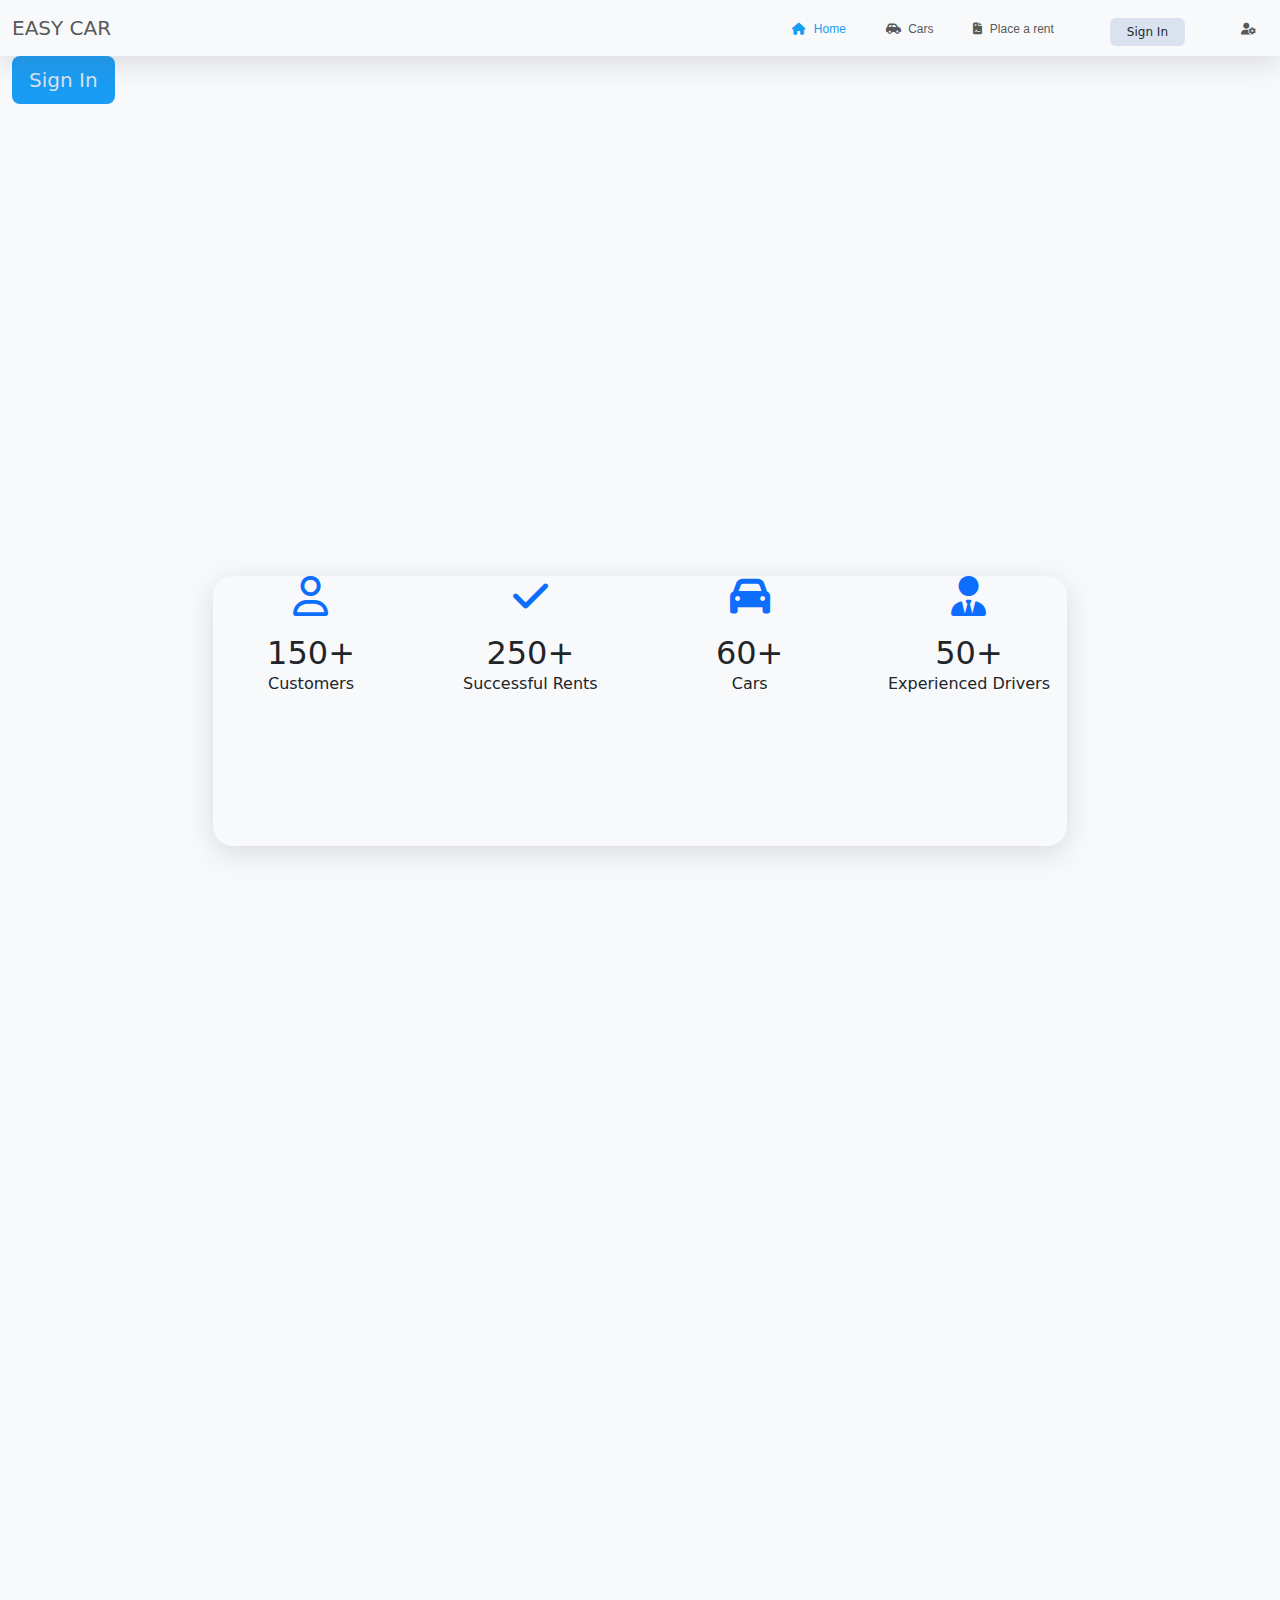
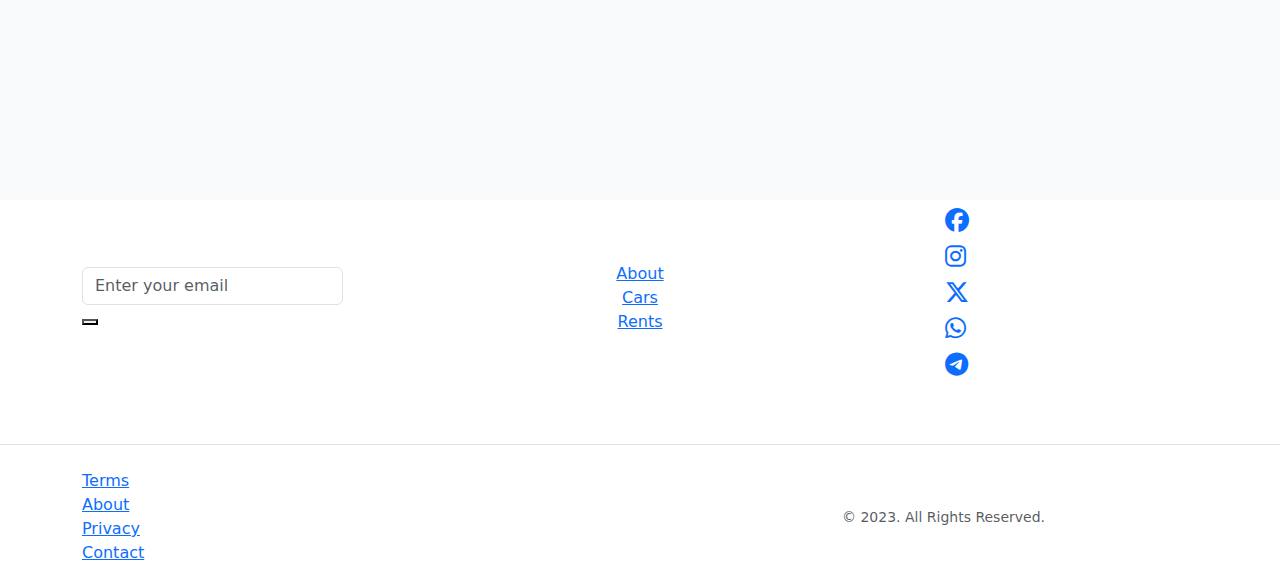
==== FrontEnd/index.html @ 77113b0d "Update index.html" ====
<!DOCTYPE html>
<html lang="en">
<head>
    <meta charset="UTF-8">
    <title>Easy Car Rentals</title>
    <meta name="viewport" content="width=device-width, initial-scale=1">
    <link rel="stylesheet" href="assets/css/normalize.css">
    <link rel="stylesheet" href="https://cdnjs.cloudflare.com/ajax/libs/font-awesome/6.4.2/css/all.min.css">
    <link rel="stylesheet" href="assets/bootstrap/css/bootstrap.min.css">
    <script src="assets/bootstrap/js/bootstrap.bundle.min.js"></script>
    <script src="assets/js/jquery-3.7.1.min.js"></script>
    <link rel="stylesheet" href="assets/css/style.css">
    <link rel="stylesheet" href="assets/css/car.css">
    <script src="https://code.jquery.com/ui/1.12.1/jquery-ui.js"></script>
</head>
<body>
<!--navigation-->
<nav class="navbar navbar-expand-lg box-shadow fixed-top" id="nav">
    <div id="navBar" class="container-fluid">
        <a class="navbar-brand" href="#">EASY CAR</a>
        <button id="toggler" class="navbar-toggler" type="button" data-bs-toggle="collapse"
                data-bs-target="#navbarSupportedContent" aria-controls="navbarSupportedContent" aria-expanded="false"
                aria-label="Toggle navigation">
            <span class="navbar-toggler-icon"></span>
        </button>

        <div class=" collapse navbar-collapse" id="navbarSupportedContent">
            <ul class="navbar-nav">
                <li id="homeIt" class="me-4 nav-item">
                    <a id="navItem" class="nav-link" aria-current="page" href="#home">
                        <i class="me-1 fa-solid fa-house"></i> Home</a>
                </li>
                <!--<li id="summeryIt" class="me-3 nav-item">
                    <a class="nav-link" href="#"><i class="me-1 fa-solid fa-chart-line"></i> Summery</a>
                </li>-->
                <li id="carsIt" class="me-4 nav-item">
                    <a class="nav-link" href="#"><i class="me-1 fa-solid fa-car-side"></i> Cars</a>
                </li>
                <!--<li id="reqIt" class="me-3 nav-item">
                    <a class="nav-link" href="#"><i class="fa-solid fa-list-check me-1"></i> Requests</a>
                </li>-->
                <!--<li id="accIt" class="me-3 nav-item">
                    <a class="nav-link" href="#"><i class="me-1 fa-solid fa-user-group"></i> Account-HUB</a>
                </li>-->
                <li id="rentIt" class="me-5 nav-item">
                    <a class="nav-link" href="#rentACarFrame"><i class="fa-solid fa-file-contract me-1"></i> Place a rent</a>
                </li>
                <li id="loginIt" class="me-5 nav-item">
                    <!--                    <button id="btnLogin" type="button" class="mt-2 btn btn-sm">Small button</button>-->
                    <button id="btnLogin" type="button" class="mt-2 btn"
                            style="--bs-btn-padding-y: .25rem; --bs-btn-padding-x: 1rem; --bs-btn-font-size: .75rem;">
                        Sign In
                    </button>
                </li>
                <li id="profileIt" class="me-1 nav-item">
                    <a class="nav-link" href="#">
                        <i class="fa-solid fa-user-gear"></i>
                    </a>
                </li>
            </ul>
        </div>

    </div>
</nav>

<div class="sticky-top toast-container position-fixed top-0 end-0 p-3">
    <div id="toastBLueFrame" class="toast" role="alert" aria-live="assertive" aria-atomic="true">
        <div class="d-flex">
            <div class="toast-body" id="toastBlueText">

            </div>
            <button type="button" class="btn-close me-2 m-auto" data-bs-dismiss="toast" aria-label="Close"></button>
        </div>
    </div>
</div>

<div class="sticky-top toast-container position-fixed top-0 end-0 p-3">
    <div id="toastYellowFrame" class="toast" role="alert" aria-live="assertive" aria-atomic="true">
        <div class="d-flex">
            <div class="toast-body" id="toastYellowText">

            </div>
            <button type="button" class="btn-close me-2 m-auto" data-bs-dismiss="toast" aria-label="Close"></button>
        </div>
    </div>
</div>

<div class="sticky-top toast-container position-fixed top-0 end-0 p-3">
    <div id="toastGreenFrame" class="toast" role="alert" aria-live="assertive" aria-atomic="true">
        <div class="d-flex">
            <div class="toast-body" id="toastGreenText">

            </div>
            <button type="button" class="btn-close me-2 m-auto" data-bs-dismiss="toast" aria-label="Close"></button>
        </div>
    </div>
</div>

<main class="position-relative container-fluid" id="home">

    <img class="rounded-4" id="bgImg" src="assets/images/carForest.jpg" alt="gt.png">
    <h1 class="mainText">Rent a Car, Make Memories</h1>
    <h1 class="subText">Explore Our Diverse Fleet for Every Occasion</h1>
    <button type="button" id="signIn" class="buttons btn btn-lg">Sign In</button>
    <div id="cardBox" class="box-shadow col-8">
        <div class="row">
            <div class="col-md-6 col-lg-3">
                <!-- icon -->
                <div class="py-7 text-center">
                    <div class="mb-3">
                        <i class="fa-regular fa-user text-primary fs-1"></i>
                    </div>
                    <!-- text -->
                    <div class="lh-1">
                        <h2 class="mb-1">150+</h2>
                        <span>Customers</span>
                    </div>
                </div>
            </div>
            <div class="col-md-6 col-lg-3">
                <!-- text -->
                <div class="py-7 text-center">
                    <div class="mb-3">
                        <i class="fa-solid fa-check text-primary fs-1"></i>
                    </div>
                    <div class="lh-1">
                        <h2 class="mb-1">250+</h2>
                        <span>Successful Rents</span>
                    </div>
                </div>
            </div>
            <div class="col-md-6 col-lg-3">
                <!-- icon -->
                <div class="py-7 text-center">
                    <div class="mb-3">
                        <i class="fa-solid fa-car text-primary fs-1"></i>
                    </div>
                    <!-- text -->
                    <div class="lh-1">
                        <h2 class="mb-1">60+</h2>
                        <span>Cars</span>
                    </div>
                </div>
            </div>
            <div class="col-md-6 col-lg-3">
                <!-- icon -->
                <div class="py-7 text-center">
                    <div class="mb-3">
                        <i class="fa-solid fa-user-tie text-primary fs-1"></i>
                    </div>
                    <!-- text -->
                    <div class="lh-1">
                        <h2 class="mb-1">50+</h2>
                        <span>Experienced Drivers</span>
                    </div>
                </div>
            </div>
        </div>
    </div>

    <!--<section id="homeDt" class="ms-4">
        <h1 id="mainTitle">EASY CAR RENTALS</h1>
        <h1 id="mainText" class="ms-2">From Point A to Anywhere, We've Got You Covered!</h1>
        <button type="button" id="signIn" class="btn btn-lg mt-4 me-4">Sign In</button>
        <button type="button" class="btn buttons btn-lg mt-4">Contact US</button>
    </section>-->
</main>
<main class="position-relative container-fluid vh-100"  style="background-color: #f8f9fa;"></main>

<main id="logInFrame" class="position-fixed p-0 container-fluid vh-100 top-0" style="z-index: 100;display: none">
    <div class="vh-100 vw-100 position-absolute p-0 m-0 bg-blur-8"></div>
    <div class="container py-5 h-100">
        <div class="row d-flex justify-content-center align-items-center h-100">
            <div id="loginForm" class="col col-xl-10" style="z-index: 101;">
                <div class=" card" style="border-radius: 1rem;">
                    <div class="row g-0">
                        <div class="col-md-6 col-lg-5 d-none d-md-block">
                            <img src="assets/images/gw.jpg" alt="login form" class="img-fluid"
                                 style="border-radius: 1rem 0 0 1rem;"/>
                        </div>
                        <div class="col-md-6 col-lg-7 d-flex align-items-center">
                            <div class="card-body p-4 p-lg-5 text-black">

                                <form>

                                    <div class="d-flex align-items-center mb-3 pb-1">
                                        <h2>EASY CAR</h2>
                                    </div>

                                    <h5 class="fw-normal mb-3 pb-3" style="letter-spacing: 1px;">Sign into your account</h5>

                                    <div class="form-outline mb-4">
                                        <input type="email" id="txtLogUserName" class="form-control form-control-lg"/>
                                        <label class="form-label" for="txtLogUserName">Username</label>
                                    </div>

                                    <div class="form-outline mb-4">
                                        <input type="password" id="txtLogUserPass" class="form-control form-control-lg"/>
                                        <label class="form-label" for="txtLogUserPass">Password</label>
                                    </div>

                                    <div class="pt-1 mb-4">
                                        <button id="btnLogInM" class="btn btn-lg btn-block" type="button"  style="background-color: #189cf4;">
                                            Login
                                        </button>
                                    </div>

                                    <a class="small text-muted" href="#">Forgot password?</a>
                                    <p class="mb-5 pb-lg-2" style="color: #393f81;">Don't have an account?
                                        <a id="btnRegister" href="#" style="color: #393f81;">Register here</a></p>
                                </form>

                            </div>
                        </div>
                    </div>
                </div>
            </div>
        </div>
    </div>
</main>

<main id="registerFrame" class="p-0 container-fluid vh-100 position-fixed top-0" style="z-index: 100;display: none">
    <div class="vh-100 vw-100 position-absolute p-0 m-0 bg-blur-8"></div>
    <section class="container py-5 h-100">
        <div class="row d-flex justify-content-center align-items-center h-100">
            <div class="col-12">
                <div class="card" style="border-radius: 15px; overflow: hidden">
                    <div class="card-body p-0">
                        <form id="registerFormData" class="row g-0">
                            <div class="col-lg-6">
                                <div class="p-5">
                                    <h3 class="fw-normal mb-5" style="color: #222831;">General Information</h3>
                                    <div class="mb-4 pb-2">
                                        <div class="form-outline">
                                            <input name="name" type="text" id="txtName"
                                                   class="form-control form-control-lg"/>
                                            <label class="form-label" for="txtName">Name</label>
                                            <span id="txtNameAlert" class="position-absolute end-0 text-danger">this is a massage</span>
                                        </div>
                                    </div>

                                    <div class="mb-4 pb-2">
                                        <div class="form-outline">
                                            <input name="address" type="text" id="txtAddress" class="form-control form-control-lg"/>
                                            <label class="form-label" for="txtAddress">Address</label>
                                            <span id="txtAddressAlert" class="position-absolute end-0 text-danger">this is a massage</span>
                                        </div>
                                    </div>

                                    <div class="form-outline">
                                        <input name="contact" type="text" id="txtTp" class="form-control form-control-lg"/>
                                        <label class="form-label" for="txtTp">Contact</label>
                                        <span id="txtTpAlert" class="position-absolute end-0 text-danger">this is a massage</span>
                                    </div>
                                    <div class="row position-relative">
                                        <div class="mt-3 col-4">
                                            <label class="form-label position-absolute bottom-0"
                                                   for="btnIDFront">NIC</label>
                                        </div>
                                        <div class="mt-3 col-4">
                                            <div class="mb-4 d-flex justify-content-center">
                                                <img src="https://mdbootstrap.com/img/Photos/Others/placeholder.jpg"
                                                     alt="example placeholder" style="width: 150px;" id="regIDFrontLoader"/>
                                            </div>
                                            <div class="d-flex justify-content-center">
                                                <div id="idFront" class="btn btn-rounded" style="background-color: #189cf4;">
                                                    <label class="form-label text-white m-1" for="btnIDFront">Choose
                                                        file</label>
                                                    <input name="imageFront" type="file" class="form-control d-none" id="btnIDFront"/>
                                                </div>
                                            </div>
                                        </div>
                                        <div class="mt-3 col-4">
                                            <div class="mb-4 d-flex justify-content-center">
                                                <img src="https://mdbootstrap.com/img/Photos/Others/placeholder.jpg"
                                                     alt="example placeholder" style="width: 150px;" id="regIDBackLoader" />
                                            </div>
                                            <div class="d-flex justify-content-center">
                                                <div id="idBack" class="btn btn-rounded" style="background-color: #189cf4;">
                                                    <label class="form-label text-white m-1" for="btnIDBack">Choose
                                                        file</label>
                                                    <input name="imageBack" type="file" class=" form-control d-none" id="btnIDBack"/>
                                                </div>
                                            </div>
                                        </div>
                                    </div>

                                </div>
                            </div>
                            <div class="col-lg-6 bg-darkBlue text-white">

                                <div class="p-5">
                                    <h3 class="fw-normal mb-5">Account Information</h3>

                                    <div class="mb-4 pb-2">
                                        <div class="form-outline form-white">
                                            <input name="userName" type="text" id="txtUN"
                                                   class="form-control form-control-lg"/>
                                            <label class="form-label" for="txtUN">UserName</label>
                                        </div>
                                    </div>

                                    <div class="mb-4 pb-2">
                                        <div class="form-outline form-white">
                                            <input name="email" type="text" id="txtEmail"
                                                   class="form-control form-control-lg"/>
                                            <label class="form-label" for="txtEmail">Email</label>
                                        </div>
                                    </div>

                                    <div class="mb-4 pb-2">
                                        <div class="form-outline form-white">
                                            <input type="text" id="txtCode"
                                                   class="form-control form-control-lg"/>
                                            <label class="form-label" for="txtCode">Validation Code</label>
                                        </div>
                                    </div>

                                    <div class="row">
                                        <div class="col-md-6 mb-4 pb-2">

                                            <div class="form-outline form-white">
                                                <input type="password" id="txtPass"
                                                       class="form-control form-control-lg"/>
                                                <label class="form-label" for="txtPass">Password</label>
                                            </div>

                                        </div>
                                        <div class="col-md-6 mb-4 pb-2">

                                            <div class="form-outline form-white">
                                                <input type="password" id="txtConfirmPass"
                                                       class="form-control form-control-lg"/>
                                                <label class="form-label" for="txtConfirmPass">Confirm Password</label>
                                            </div>

                                        </div>
                                    </div>

                                    <button id="btnCustomerReg" type="button" class="btn btn-light btn-lg"
                                            data-mdb-ripple-color="dark">Register
                                    </button>

                                    <p class="mb-3 mt-5 pb-lg-2" style="color: #DBE2EF;">Already have an account?
                                        <a id="btnLoginFR" href="#" style="color: #DBE2EF;">Sign in from here</a></p>

                                </div>
                            </div>
                        </form>
                    </div>
                </div>
            </div>
        </div>
    </section>
</main>

<main class="main mt-5 position-relative vh-100 bg-light" id="manageCarsFrame">
    <section class="col h-100 position-relative  mb-4">

        <div class=" row ms-5" id="displayCarForm">

            <div class="col-6 mt-5" >
                <div class="row rounded-4 p-3 " style="background-color: #9eeaf9">
                    <div class="col-6">
                        <div class="input-group">
                            <input type="text" class="form-control text-primary" aria-label="Username">
                            <button class="btn bg-info"><i class="text-light fa-solid fa-magnifying-glass"></i></button>
                        </div>
                    </div>
                </div>
            </div>

        </div>

        <div class="row mt-3" id="viewCarFrame">

            <div class="col-10 col-md-6 col-xl-3 m-5 mt-0 position-relative">
                <div class="car">
                    <div class="ribbon ribbon-top-left"><span class="ribbon-normal">Normal</span></div>
                    <img src="assets/images/gt3.jpg" class="d-block w-100 rounded-4" alt="...">

                    <div class="car__title">
                        <h3 class="car__name carNameAnchor"> Mercedes GT3 </h3>
                    </div>
                    <ul class="car__list">
                        <li>
                            <i class="fa-solid fa-user-group text-primary me-2 ms-1"></i>
                            <span>4 People</span>
                        </li>
                        <li>
                            <i class="fa-solid fa-charging-station text-primary me-2 ms-1"></i>
                            <span>Hybrid</span>
                        </li>
                        <li>
                            <i class="fa-solid fa-gauge-high text-primary me-2 pe-1 ms-1"></i>
                            <span>6.1km</span>
                        </li>
                        <li>
                            <i class="fa-solid fa-car-battery text-primary me-2 pe-1 ms-1"></i>
                            <span>Automatic</span>
                        </li>
                    </ul>
                    <div class="car__footer">
                        <span class="car__price">RS 1000 <sub>/ day</sub></span>

                        <a href="#!" class="car__more"><span>Rent now</span></a>
                    </div>
                </div>
            </div>
            <div id="carLoaderScreen" class="h-75 w-100 position-absolute d-flex justify-content-center align-items-center bg-light">
                <div class="lds-ring"><div></div><div></div><div></div><div></div></div>
            </div>

        </div>

    </section>
</main>

<main id="carViewFrame" class="vh-100 position-fixed p-0 container-fluid top-0 z-index: 100" style="z-index: 100;display: none">

    <div class="vw-100 vh-100 d-flex position-absolute top-0 bg-blur-8" style="z-index: 100;" >
    </div>
    <div class="vw-100 vh-100 d-flex justify-content-center align-items-center" style="z-index: 101;">

        <div class="container ">
            <section class="position-relative bg-light ps-3 pb-3 pe-3 row overflow-hidden rounded-5" style="z-index: 102;">


                <div class="row">

                    <div class="col-4 ps-4 rounded-4 pe-4 ms-2 mt-4"  style="background-color: #f1f6fd">

                        <div class="row d-flex align-items-center">

                            <div class="col-9">
                                <h1 id="lblCarName" class="h1">Mercedes GT3</h1>
                            </div>

                        </div>

                    </div>

                </div>

                <hr class="mt-3 mb-3">

                <div class="col-12 col-lg-7 mt-2 mb-3  pt-2">
                    <div id="carouselExampleAutoplaying" class="carousel slide rounded-4 overflow-hidden" data-bs-ride="carousel">
                        <div class="carousel-inner">

                            <div class="carousel-item active">
                                <img id="lblCarFrontPic" src="../assets/images/gt3.jpg" class="d-block w-100" alt="..." style="max-height: 720px">
                            </div>
                            <div class="carousel-item">
                                <img id="lblCarBackPic" src="../assets/images/gt3.jpg" class="d-block w-100" alt="..." style="max-height: 720px">
                            </div>
                            <div class="carousel-item">
                                <img id="lblCarSidePic" src="../assets/images/gt3.jpg" class="d-block w-100" alt="..." style="max-height: 720px">
                            </div>
                            <div class="carousel-item">
                                <img id="lblCarInsidePic" src="../assets/images/gt3.jpg" class="d-block w-100" alt="..." style="max-height: 720px">
                            </div>

                        </div>
                        <button class="carousel-control-prev" type="button" data-bs-target="#carouselExampleAutoplaying" data-bs-slide="prev">
                            <span class="carousel-control-prev-icon" aria-hidden="true"></span>
                            <span class="visually-hidden">Previous</span>
                        </button>
                        <button class="carousel-control-next" type="button" data-bs-target="#carouselExampleAutoplaying" data-bs-slide="next">
                            <span class="carousel-control-next-icon" aria-hidden="true"></span>
                            <span class="visually-hidden">Next</span>
                        </button>
                    </div>
                </div>

                <div class="col-12 col-lg-5 mb-3">
                    <div class="offer">
                        <h4 class="h4 mt-2">Details</h4>
                        <hr class="my-3">

                        <div class="offer__wrap">
                            <span id="lblDayPay" class="offer__price">RS 44000 <sub>/ day</sub></span>
                            <button type="button" class="offer__rent" id="btnRentNow" carid="">
                                <span>Add to cart <i class="ms-2 fa-solid fa-cart-plus"></i></span></button>
                        </div>

                        <span class="offer__title mt-2">Pricing</span>
                        <ul class="offer__list">
                            <li class="mt-2">
                                <span class="offer__list-name">Waiver payment</span>
                                <span id="lblWaiverPay" class="offer__list-value offer__list-value--dark">$440</span>
                            </li>
                            <li class="mt-2">
                                <span class="offer__list-name">Monthly payment</span>
                                <span id="lblMonthPay" class="offer__list-value offer__list-value--dark">$440</span>
                            </li>
                            <li class="mt-2">
                                <span class="offer__list-name">Extra Km payment</span>
                                <span id="lblPPerKm" class="offer__list-value offer__list-value--dark">$440</span>
                            </li>
                        </ul>

                        <span class="offer__title">Car details</span>
                        <ul class="offer__details mb-2">
                            <li class="mt-2">
                                <i class="fa-solid fa-user-group text-primary me-2 ms-1"></i>
                                <span id="lblPassenger">4 People</span>
                            </li>
                            <li class="mt-2">
                                <i class="fa-solid fa-charging-station text-primary me-2 ms-1"></i>
                                <span id="lblFuelType">Hybrid</span>
                            </li>
                            <li class="mt-1">
                                <i class="fa-solid fa-gauge-high text-primary me-2 pe-1 ms-1"></i>
                                <span  id="lblWholeKm">6.1km</span>
                            </li>
                            <li class="mt-1">
                                <i class="fa-solid fa-car-battery text-primary me-2 pe-1 ms-1"></i>
                                <span  id="lblTransmission">Automatic</span>
                            </li>
                        </ul>


                    </div>
                </div>

            </section>
        </div>

    </div>

</main>

<main class="container-fluid vh-100 p-0 position-relative" id="rentACarFrame">

    <section class="h-auto h-custom" style="background-color: #b1edf8;">
        <div class=" container py-3 h-100">
            <div class="mt-3 row d-flex justify-content-center align-items-center h-100">
                <div class="card w-100" style="border-radius: 15px;">

                    <div class="col d-flex justify-content-between align-items-center">
                        <h4 class="mt-2 ms-2 fw-light mb-0 text-black">Place a Rent</h4>
                    </div>
                    <hr class="my-3">

                    <div class="card-body p-0">
                        <div class="row g-0">
                            <div class="p-5"><!--style="min-height: 80vh"-->
                                <div class="col h-100">
                                    <div class="row h-100">
                                        <section class="col-lg-8 h-100 col-6">

                                            <section class="col" id="cartList">
                                                <div class="d-flex justify-content-between align-items-center mb-1">
                                                    <h4 class="fw-light mb-0 text-black">Shopping Cart</h4>
                                                </div>
                                                <hr class="my-4">


                                            </section>

                                        </section>

                                        <section style="background-color: #cbd7d7" class="rounded-4 col-lg-4 col-6 h-100 box-shadow">
                                            <div class="d-flex justify-content-between align-items-center">
                                                <h4 class="fw-light mt-2 mb-0 text-black">Summery</h4>
                                            </div>
                                            <hr class="my-3">

                                            <div class="col-12 mt-1 ms-2 mb-2 pb-2">
                                                <div class="row">

                                                    <div class="col-6 mt-3 mb-2 pb-2">
                                                        <div class="form-outline form-white">
                                                            <input type="text" id="txtReturnVenue"
                                                                   class="form-control form-control"
                                                                   value="Easy Car Rental Premises">
                                                            <label class="form-label" for="txtReturnVenue">Return
                                                                Venue</label>
                                                        </div>
                                                    </div>

                                                    <div class="col-6 mt-3 mb-2 pb-2">
                                                        <div class="form-outline form-white">
                                                            <input type="text" id="txtPickVenue"
                                                                   class="form-control form-control"
                                                                   value="Easy Car Rental Premises">
                                                            <label class="form-label" for="txtPickVenue">Pick up Venue</label>
                                                        </div>
                                                    </div>

                                                </div>
                                            </div>

                                            <div class="col-12 mt-1 ms-2 mb-2 pb-2">
                                                <div class="row">
                                                    <div class="col-6 form-outline form-white">
                                                        <input type="datetime-local" id="txtRentPickupDate"
                                                               class="form-control-sm form-control"/>
                                                        <label class="form-label" for="txtRentPickupDate">Pickup date and Time</label>
                                                    </div>
                                                    <div class="col-6 form-outline form-white">
                                                        <input type="datetime-local" id="txtRentEstRDate"
                                                               class="form-control-sm form-control"/>
                                                        <label class="form-label" for="txtRentEstRDate">Return date and Time</label>
                                                    </div>
                                                </div>
                                            </div>

                                            <div class="ms-2">
                                                <div class="btn btn-sm btn-dark btn-rounded">
                                                    <label class="form-label text-white m-1"
                                                           for="slipFile">Insert Slip file</label>
                                                    <input type="file" class="form-control d-none" id="slipFile"/>
                                                </div>
                                            </div>

                                            <hr class="my-5">

                                            <div class="d-flex justify-content-center align-items-center mb-5">
                                                <button id="btnPlaceRequest" type="button" class="btn btn-dark btn-block btn-lg"
                                                        data-mdb-ripple-color="dark">Request
                                                </button>
                                            </div>

                                        </section>
                                    </div>
                                </div>
                            </div>
                        </div>
                    </div>
                </div>
            </div>
        </div>
    </section>

</main>


<footer class="footer">
    <div class="border-bottom pb-5 mb-4">
        <div class="container">
            <div class="row align-items-center">
                <div class="col-lg-3">
                    <form action="#" class="subscribe mb-4 mb-lg-0">
                        <div class="form-group">
                            <input type="email" class="form-control" placeholder="Enter your email">
                            <button><span class="icon-keyboard_backspace"></span></button>
                        </div>
                    </form>
                </div>
                <div class="col-lg-6 text-lg-center">
                    <ul class="list-unstyled nav-links nav-left mb-4 mb-lg-0">
                        <li><a href="#">About</a></li>
                        <li><a href="#">Cars</a></li>
                        <li><a href="#">Rents</a></li>
                    </ul>
                </div>
                <div class="col-lg-3">
                    <ul class="list-unstyled nav-links social nav-right text-lg-right">
                        <li><a href="#"><i class="fa-brands fa-facebook pt-2 ps-2 fs-4"></i></a></li>
                        <li><a href="#"><i class="fa-brands fa-instagram pt-2 ps-2 fs-4"></i></a></li>
                        <li><a href="#"><i class="fa-brands fa-x-twitter pt-2 ps-2 fs-4"></i></a></li>
                        <li><a href="#"><i class="fa-brands fa-whatsapp pt-2 ps-2 fs-4"></i></a></li>
                        <li><a href="#"><i class="fa-brands fa-telegram pt-2 ps-2 fs-4"></i></a></li>
                    </ul>
                </div>
            </div>
        </div>
    </div>
    <div class="container">
        <div class="row align-items-center">
            <div class="col-lg-4 order-1 order-lg-2 mb-3 mb-lg-0">

            </div>
            <div class="col-lg-4 order-2 order-lg-1 mb-3 mb-lg-0">
                <ul class="list-unstyled nav-links m-0 nav-left">
                    <li><a href="#">Terms</a></li>
                    <li><a href="#">About</a></li>
                    <li><a href="#">Privacy</a></li>
                    <li><a href="#">Contact</a></li>
                </ul>
            </div>
            <div class="col-lg-4 text-lg-right order-3 order-lg-3">
                <p class="m-0 text-muted"><small>© 2023. All Rights Reserved.</small></p>
            </div>
        </div>
    </div>
</footer>


<script src="assets/js/script.js"></script>
<script src="util/frontendUtils.js"></script>
<script src="controllers/CustomerControllers/customerCarController.js"></script>
<script src="controllers/CustomerControllers/customerPlaceRentController.js"></script>
<script src="controllers/FormControllers/customerData.js"></script>
<script src="controllers/navigationController.js"></script>
</body>
</html>
---- FrontEnd/assets/css/style.css ----
@import url('https://fonts.googleapis.com/css2?family=Roboto:wght@500&display=swap');

root{
    --primary-color: #f8f9fa;
    --secondary-color: #189cf4;
    --secondary-color-1: #DBE2EF;



    --premium-shade: rgba(201, 126, 245, 0.32);
    --Luxury-shade:rgba(253, 209, 103, 0.24);
    --Normal-shade: rgba(176, 238, 223, 0.24);
}

body{
    overflow-y: scroll;
}

body::-webkit-scrollbar{
    display: none;
}

#nav{
    z-index: 10;
}

.navbar{
    background-color: #f8f9fa;
}

#toggler{
    color: #189cf4;
    background: white;
}

.navbar-brand,.nav-link{
    color: #595959;
}

.navbar-brand:hover,.nav-link:hover{
    color: #189cf4;
}

/*.navbar-brand:visited,.nav-link:visited{
    color: #595959;
}*/

#navItem{
    color: #189cf4;
}

.nav-link{
    margin-top: 2px;
    font-family: sans-serif;
    font-size: 12px;
}

#navBar{
    color: white;
    background-color: #f8f9fa;
}

#navbarSupportedContent{
    flex-grow: 0;
}

#btnLogin{
    background: #DBE2EF;
    color: #222831;
}

#btnLogin:hover{
    color: #DBE2EF;
    background: #189cf4;
    border: 2px solid #DBE2EF;
}

#toastBLueFrame{
    background: #4d96f3;
    color: #222831;
}

#toastYellowFrame{
    background-color: #f6c639;
    color: #222831;
}

#toastGreenFrame{
    background-color: #3acf87;
    color: #222831;
}

/*Home*/
.form-outline{
    position: relative;
}

#home{
    background: #f8f9fa;
    position: relative;
    height: 100vh;
}

#bgImg {
    height: 90vh;
    width: 90vw;
    position: absolute;
    margin: auto;
    left: 0;
    right: 0;
    border-bottom-left-radius: 50px;
    border-bottom-right-radius: 50px;
    filter: blur(1px);
}

#cardBox{
    position: absolute;
    height: 30vh;
    background-color: #f8f9fa;
    border-radius: 20px;
    margin: auto;
    left: 0;
    right: 0;
    bottom: 6vh;
}

#homeDt{
    height: 20vw;
    position: absolute;
    width: max-content;
    top: 0;
    left: 0;
    bottom: 0;
    margin: auto;
}

.mainText{
    position: absolute;
    width: max-content;
    top: 140px;
    left: 0;
    right: 0;
    margin: auto;
    color: #f8f9fa;
    font-weight: 400;
    letter-spacing: 5px;
    font-size: 80px;
    z-index: 10;
    font-family: sans-serif;
}

.buttons{
    background: #DBE2EF;
    color: #222831;
}

#signIn{
    background: #189cf4;
    color: #DBE2EF;
    /*border: 2px solid #222831;*/
}

.buttons:hover{
    color: #DBE2EF;
    background: #189cf4;
    /*border: 2px solid #DBE2EF;*/
}

/*Login and Register*/

.bg-blur-8{
    backdrop-filter: blur(8px);
}
.bg-blur-0{
    filter: blur(0);
    -webkit-filter: blur(0);
}

.over-card{
    z-index: 10;
}

#btnLogInM{
    background-color: #222831;
    color: white;
}

#registerForm>div>h4{
    font-weight: 300;
    font-family: sans-serif;
    font-size: 18px;
}


@media (min-width: 1025px) {
    .h-custom {
        height: 100vh !important;
    }
}
.card-registration .select-input.form-control[readonly]:not([disabled]) {
    font-size: 1rem;
    line-height: 2.15;
    padding-left: .75em;
    padding-right: .75em;
}
.card-registration .select-arrow {
    top: 13px;
}


.bg-darkBlue {
    background-color: #222831;
}

#idBack,#idFront{
    background-color: #222831;
}

@media (min-width: 992px) {
    .card-registration-2 .bg-darkBlue {
        border-top-right-radius: 15px;
        border-bottom-right-radius: 15px;
    }
}
@media (max-width: 991px) {
    .card-registration-2 .bg-darkBlue {
        border-bottom-left-radius: 15px;
        border-bottom-right-radius: 15px;
    }
}

/*Cars*/

.lds-ring {
    display: inline-block;
    position: relative;
    width: 80px;
    height: 80px;
}
.lds-ring div {
    box-sizing: border-box;
    display: block;
    position: absolute;
    width: 64px;
    height: 64px;
    margin: 8px;
    border: 8px solid #cef;
    border-radius: 50%;
    animation: lds-ring 1.2s cubic-bezier(0.5, 0, 0.5, 1) infinite;
    border-color: #cef transparent transparent transparent;
}
.lds-ring div:nth-child(1) {
    animation-delay: -0.45s;
}
.lds-ring div:nth-child(2) {
    animation-delay: -0.3s;
}
.lds-ring div:nth-child(3) {
    animation-delay: -0.15s;
}
@keyframes lds-ring {
    0% {
        transform: rotate(0deg);
    }
    100% {
        transform: rotate(360deg);
    }
}



.car-card{
    width: 250px;
    border-radius: 10px;
}

.card-img-top{
    border-top-right-radius: 10px;
    border-top-left-radius: 10px;
}
span.text-muted{
    font-size: 12px;
}
small.text-muted{
    font-size: 8px;
}
h5.mb-0{
    font-size: 1rem;
}
small.ghj{
    font-size: 9px;
}
.mid{
    background: #ECEDF1;
}
h6.ml-1{
    font-size: 13px;
}
small.key{
    text-decoration: underline;
    font-size: 9px;
    cursor: pointer;
}
.btn-danger{
    color: #FFCBD2;
}
.btn-danger:focus{
    box-shadow: none;
}
small.justify-content-center{
    font-size: 9px;
    cursor: pointer;
    text-decoration: underline;
}

@media screen and (max-width:600px){
    .col-sm-4{
        margin-bottom: 50px;
    }
}

/*add car form*/
#carBack,#carFront,#carSide,#carIn {
    background-color: #222831;
}

#addCarsFrame{
    z-index: 100;
}

#addNewCar{
    cursor: pointer;
}



/**/

/*req*/

.checked:checked {
    background-color: #000000;
    border-color: #000000;
}

/*================================*/
/*================================*/
.ribbon {
    width: 150px;
    height: 150px;
    overflow: hidden;
    position: absolute;
}
.ribbon::before,
.ribbon::after {
    position: absolute;
    z-index: -1;
    content: '';
    display: block;
}
.ribbon span {
    position: absolute;
    display: block;
    width: 225px;
    padding: 15px 0;
    box-shadow: 0 5px 10px rgba(0,0,0,.1);
    color: #fff;
    font: 700 18px/1 'Lato', sans-serif;
    text-shadow: 0 1px 1px rgba(0,0,0,.2);
    text-transform: uppercase;
    text-align: center;
}

.ribbon-normal{
    background-color: #3498db;
}
.ribbon-luxury{
    background-color: #FFD700;
}
.ribbon-premium{
    background-color: #9b59b6;
}


.ribbon-top-left {
    top: -10px;
    left: -10px;
}
.ribbon-top-left::before,
.ribbon-top-left::after {
    border-top-color: transparent;
    border-left-color: transparent;
}
.ribbon-top-left::before {
    top: 0;
    right: 0;
}
.ribbon-top-left::after {
    bottom: 0;
    left: 0;
}
.ribbon-top-left span {
    right: -25px;
    top: 30px;
    transform: rotate(-45deg);
}

.box-shadow{
    box-shadow: rgba(100, 100, 111, 0.2) 0px 7px 29px 0px;
}

.box-shadow-2{
    box-shadow: rgba(50, 50, 93, 0.25) 0px 2px 5px -1px, rgba(0, 0, 0, 0.3) 0px 1px 3px -1px;
}
---- FrontEnd/assets/css/car.css ----
.car {
    display: flex;
    flex-direction: column;
    justify-content: flex-start;
    align-items: flex-start;
    width: 100%;
    border-radius: 20px;
    position: relative;
    margin-top: 20px;
    padding: 10px;
    background: linear-gradient(1turn, #f1f6fd 30%, #edf1f7);
    box-shadow: 3px 3px 9px rgba(164, 164, 186, 0.2);
    border: 1px solid #fff;
}

.car__slider img {
    width: 100%;
    border-radius: 16px;
}

.car__slider .splide__pagination li {
    margin-right: 10px;
}

.car__slider .splide__pagination li:last-child {
    margin-right: 0;
}

.car__img img {
    width: 100%;
}

.car__title {
    display: flex;
    flex-direction: row;
    justify-content: space-between;
    align-items: center;
    position: relative;
    width: 100%;
    padding: 0 10px;
}

.car__name {
    font-size: 22px;
    line-height: 30px;
    color: #33334f;
    margin-bottom: 0;
    font-family: 'Nunito', sans-serif;
    font-weight: 400;
    padding-right: 70px;
    width: 100%;
    overflow: hidden;
    white-space: nowrap;
    -o-text-overflow: ellipsis;
    text-overflow: ellipsis;
    word-wrap: break-word;
}

.car__name a {
    color: #33334f;
}

.car__name a:hover {
    color: #189cf4;
}

.car__list {
    display: flex;
    flex-direction: row;
    justify-content: flex-start;
    align-items: center;
    flex-wrap: wrap;
    width: 100%;
    padding: 0 10px 10px;
    margin-top: 5px;
}

.car__list li {
    display: flex;
    flex-direction: row;
    justify-content: flex-start;
    align-items: center;
    width: 50%;
    margin-top: 15px;
}

.car__list svg {
    width: 20px;
    height: auto;
    fill: #189cf4;
    margin-right: 6px;
}

.car__list span {
    font-size: 14px;
    line-height: 20px;
    color: #4e5d78;
    font-family: 'Nunito', sans-serif;
}

.car__footer {
    display: flex;
    flex-direction: row;
    justify-content: space-between;
    align-items: center;
    width: 100%;
    padding: 20px 10px 10px;
    margin-top: 10px;
    position: relative;
}

.car__footer:before {
    content: '';
    position: absolute;
    top: 0;
    left: 10px;
    right: 10px;
    height: 1px;
    background-color: rgba(138, 148, 166, 0.22);
}

.car__favorite svg {
    width: 20px;
    height: auto;
    fill: rgba(24, 156, 244, 0.66);
    transition: 0.5s ease;
}

.car__favorite:hover svg {
    fill: #eb5757;
}

.car__favorite--active svg {
    fill: #eb5757;
}

.car__favorite--active:hover svg {
    fill: #eb5757;
}

.car__price {
    font-size: 24px;
    line-height: 100%;
    font-family: 'Nunito', sans-serif;
    font-weight: 400;
    color: #33334f;
}

.car__price sub {
    font-size: 14px;
    bottom: 0;
    font-weight: 400;
}

.car__more {
    display: flex;
    flex-direction: row;
    justify-content: center;
    align-items: center;
    position: relative;
    font-family: 'Nunito', sans-serif;
    font-size: 14px;
    color: #fff;
    font-weight: 600;
    background-color: #189cf4;
    height: 36px;
    padding: 0 16px;
    border-radius: 12px;
    transition: 0.5s ease;
    transition-property: color, background-color, border-color, box-shadow, transform, margin-top, height;
}

.car__more span {
    position: relative;
    z-index: 2;
}

.car__more:before {
    content: '';
    position: absolute;
    display: flex;
    flex-direction: row;
    justify-content: center;
    align-items: center;
    top: 0;
    bottom: 0;
    left: 0;
    right: 0;
    z-index: 1;
    background: linear-gradient(90deg, #6cc4ff 6%, #189cf4);
    opacity: 0;
    transition: opacity 0.5s ease;
    pointer-events: none;
    border-radius: 12px;
}

.car__more:hover {
    box-shadow: 3px 3px 9px rgba(55, 170, 247, 0.3);
    color: #fff;
}

.car__more:hover:before {
    opacity: 1;
}

@media (min-width: 768px) {
    .car {
        margin-top: 24px;
    }
}

/* =========================== */

.offer {
    display: flex;
    flex-direction: column;
    justify-content: flex-start;
    align-items: flex-start;
    width: 100%;
    border-radius: 20px;
    position: relative;
    margin-top: 20px;
    padding: 20px;
    background: linear-gradient(1turn, #f1f6fd 30%, #edf1f7);
    box-shadow: 3px 3px 9px rgba(164, 164, 186, 0.2);
    border: 1px solid #fff;
}

.offer__title {
    display: block;
    width: 100%;
    font-size: 14px;
    line-height: 100%;
    text-transform: uppercase;
    color: #4e5d78;
    font-family: 'Nunito', sans-serif;
    font-weight: 600;
    margin-bottom: 20px;
}

.offer__wrap {
    display: flex;
    flex-direction: row;
    justify-content: space-between;
    align-items: center;
    width: 100%;
    position: relative;
    margin-bottom: 25px;
    margin-top: -10px;
}

.offer__wrap:last-child {
    margin-bottom: 0;
}

.offer__price {
    font-size: 26px;
    line-height: 100%;
    font-family: 'Nunito', sans-serif;
    font-weight: 400;
    color: #33334f;
}

.offer__price sub {
    font-size: 14px;
    bottom: 0;
    font-weight: 400;
}

.offer__rent {
    display: flex;
    flex-direction: row;
    justify-content: center;
    align-items: center;
    position: relative;
    font-family: 'Nunito', sans-serif;
    font-size: 14px;
    color: #fff;
    font-weight: 600;
    background-color: #189cf4;
    width: 100px;
    height: 40px;
    padding: 0 16px;
    border-radius: 12px;
    transition: 0.5s ease;
    transition-property: color, background-color, border-color, box-shadow, transform, margin-top, height;
}

.offer__rent span {
    position: relative;
    z-index: 2;
}

.offer__rent:before {
    content: '';
    position: absolute;
    display: flex;
    flex-direction: row;
    justify-content: center;
    align-items: center;
    top: 0;
    bottom: 0;
    left: 0;
    right: 0;
    z-index: 1;
    background: linear-gradient(90deg, #6cc4ff 6%, #189cf4);
    opacity: 0;
    transition: opacity 0.5s ease;
    pointer-events: none;
    border-radius: 12px;
}

.offer__rent:hover {
    box-shadow: 3px 3px 9px rgba(55, 170, 247, 0.3);
    color: #fff;
}

.offer__rent:hover:before {
    opacity: 1;
}

.offer__list {
    display: flex;
    flex-direction: column;
    justify-content: flex-start;
    align-items: flex-start;
    width: 100%;
    margin-bottom: 25px;
}

.offer__list:last-child {
    margin-bottom: 0;
}

.offer__list li {
    display: flex;
    flex-direction: row;
    justify-content: space-between;
    align-items: center;
    width: 100%;
    border-bottom: 1px solid rgba(138, 148, 166, 0.22);
    padding-bottom: 10px;
    margin-bottom: 10px;
}

.offer__list li:last-child {
    margin-bottom: 0;
    padding-bottom: 0;
    border-bottom: none;
}

.offer__list-name {
    font-size: 14px;
    color: #33334f;
    font-weight: 400;
    font-family: 'Nunito', sans-serif;
}

.offer__list-value {
    font-size: 14px;
    color: #4e5d78;
    font-weight: 400;
}

.offer__list-value--dark {
    color: #33334f;
}

.offer__details {
    display: flex;
    flex-direction: row;
    justify-content: flex-start;
    align-items: center;
    flex-wrap: wrap;
    width: 100%;
    margin-bottom: 25px;
}

.offer__details:last-child {
    margin-bottom: 0;
}

.offer__details li {
    display: flex;
    flex-direction: row;
    justify-content: flex-start;
    align-items: center;
    width: 50%;
    margin-bottom: 15px;
}

.offer__details li:nth-child(3),
.offer__details li:nth-child(4) {
    margin-bottom: 0;
}

.offer__details span {
    font-size: 14px;
    line-height: 20px;
    color: #4e5d78;
    font-family: 'Nunito', sans-serif;
}

.offer__share {
    display: flex;
    flex-direction: row;
    justify-content: flex-start;
    align-items: flex-start;
    flex-wrap: wrap;
    width: 100%;
    margin-bottom: 25px;
    margin-top: -5px;
}

.offer__share:last-child {
    margin-bottom: 0;
}

.offer__share-link {
    margin-right: 15px;
    display: flex;
    flex-direction: row;
    justify-content: flex-start;
    align-items: center;
    padding: 0 15px;
    height: 30px;
    border-radius: 12px;
    color: #fff;
    font-size: 14px;
    background-color: #189cf4;
    font-family: 'Nunito', sans-serif;
}

.offer__share-link svg {
    fill: #fff;
    margin-right: 8px;
    margin-top: 1px;
    transition: fill 0.5s ease;
}

.offer__share-link:last-child {
    margin-right: 0;
}

.offer__share-link--fb {
    background-color: #3b5998;
}

.offer__share-link--tw {
    background-color: #55acee;
}

.offer__share-link--link {
    background-color: #4e5d78;
}

.offer__share-link:hover {
    background-color: #189cf4;
    color: #fff;
}

/*================================*/
.searchBtn {
    padding: 0;
    border: none;
    background-color: transparent;
    transition: 0.5s ease;
    transition-property: color, background-color, border-color, box-shadow;
    cursor: pointer;
}
.searchBtn:focus {
    outline: none;
}

.carNameAnchor{
    cursor: pointer;
}

.main__filter-wrap {
    display: none;
}
.main__filter-wrap {
    display: flex;
    flex-direction: row;
    justify-content: flex-start;
    align-items: center;
    width: 100%;
    position: relative;
    z-index: 2;
}

.main__filter-menu {
    display: none;
}

.main__filter-amount {
    font-size: 14px;
    color: #4e5d78;
    font-weight: 400;
    font-family: 'Nunito', sans-serif;
}

.main__filter-menu {
    display: inline-flex;
    flex-direction: row;
    justify-content: flex-start;
    align-items: center;
    height: 30px;
    font-size: 14px;
    color: #33334f;
}

.main__filter-search {
    display: none;
}

.main__filter-search {
    position: relative;
    display: flex;
    flex-direction: row;
    justify-content: flex-start;
    align-items: center;
    width: 285px;
    margin-right: 30px;
}

@media (min-width: 1200px) {
    .main__filter-search {
        width: 305px;
    }
    .main__filter-search input {
        width: 305px;
    }
}

@media (min-width: 1400px) {
    .main__filter-search {
        width: 335px;
    }
    .main__filter-search input {
        width: 335px;
    }
}
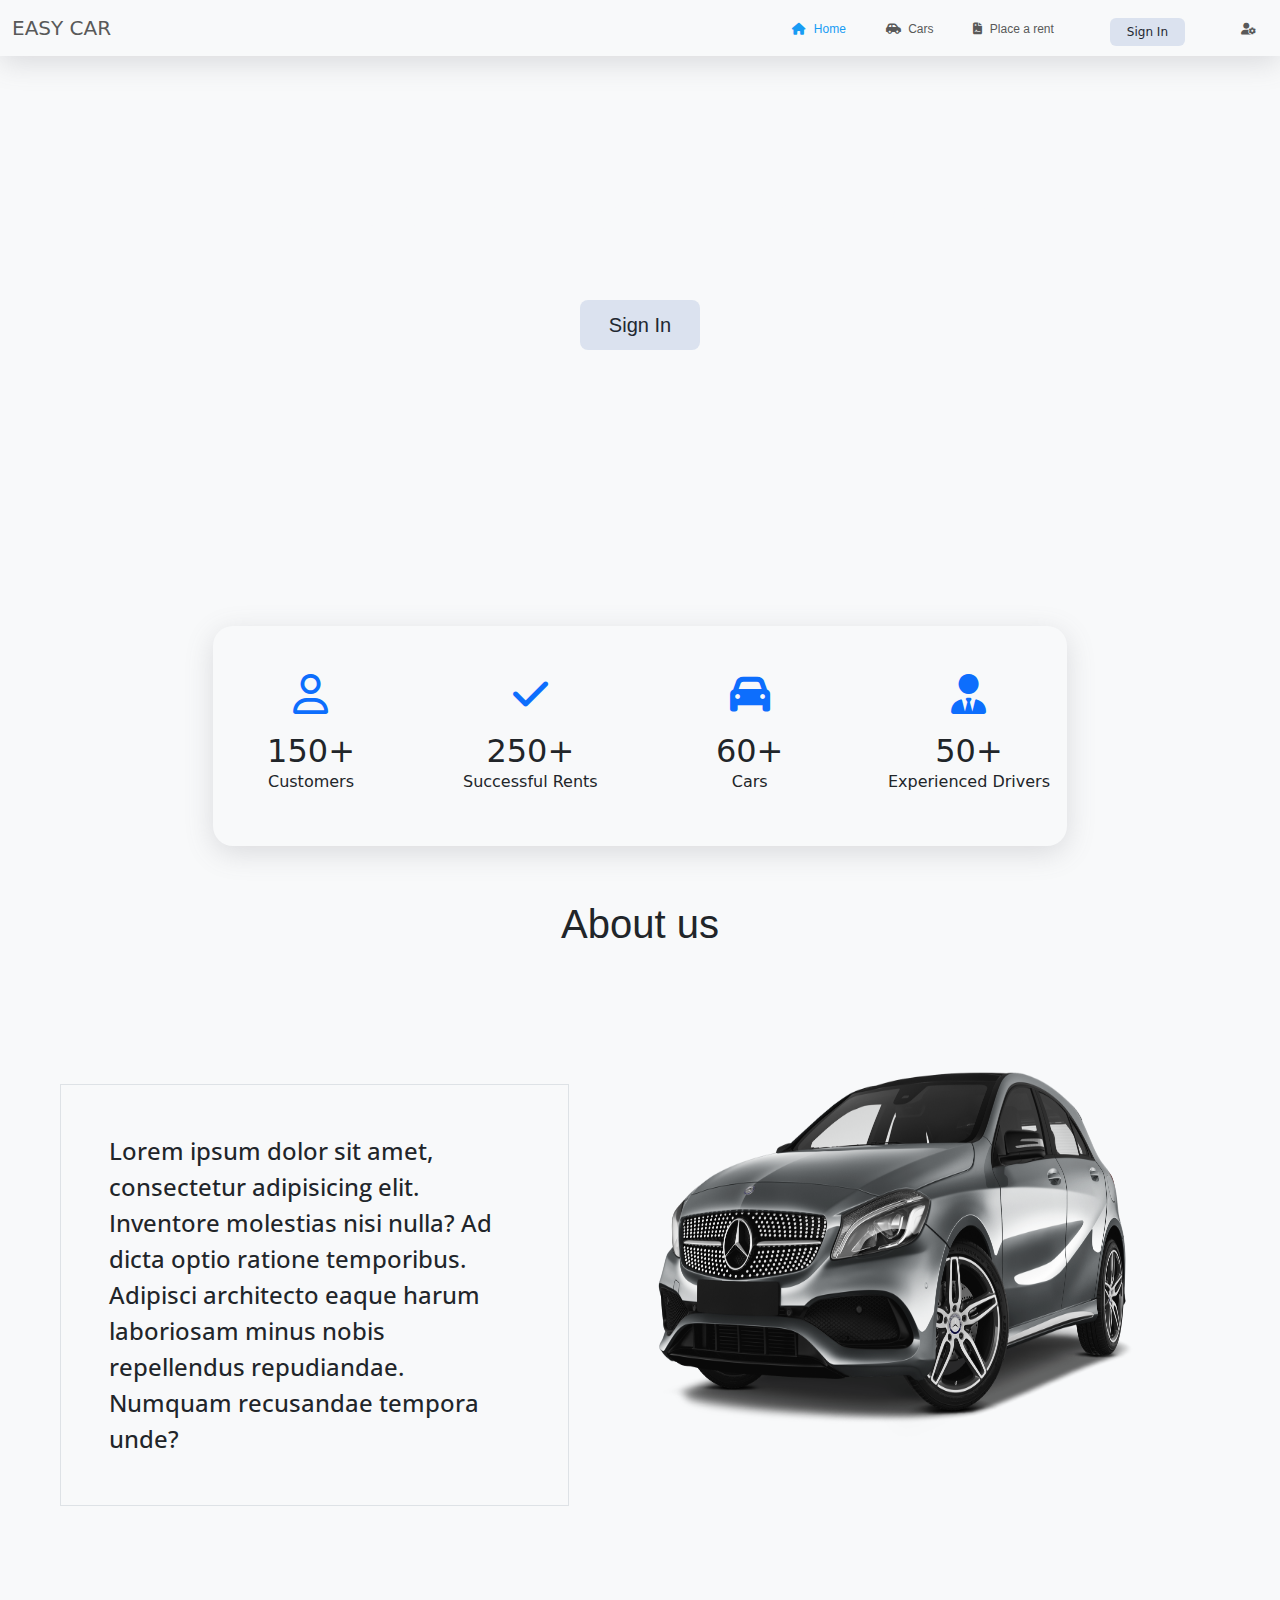
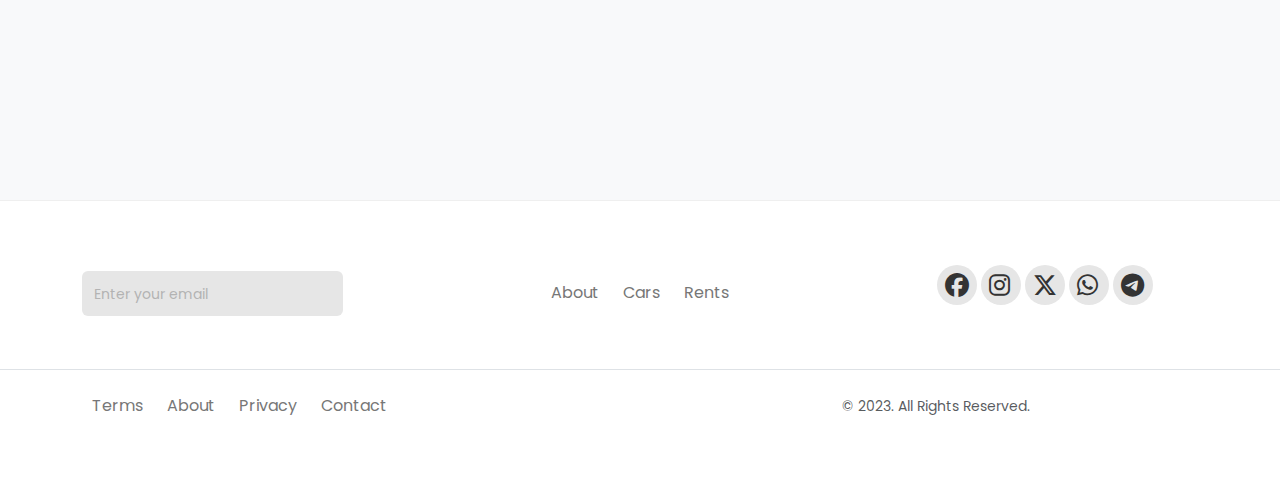
==== commit 60b9821e: "Update index.html" ====
--- a/FrontEnd/index.html
+++ b/FrontEnd/index.html
@@ -165,7 +165,26 @@
         <button type="button" class="btn buttons btn-lg mt-4">Contact US</button>
     </section>-->
 </main>
-<main class="position-relative container-fluid vh-100"  style="background-color: #f8f9fa;"></main>
+
+<main class="position-relative container-fluid vh-100"  style="background-color: #f8f9fa;">
+    <h1 style=" text-align: center;font-family: sans-serif;">About us</h1>
+    <div class="row h-50 pt-5">
+        <div class="col-5 ms-5">
+            <div class="p-5 border fw-medium para fs-4 bg-light z-3 fw-lighter">
+                Lorem ipsum dolor sit amet, consectetur adipisicing elit. Inventore molestias nisi nulla? Ad dicta optio ratione temporibus. Adipisci architecto eaque harum laboriosam minus nobis repellendus repudiandae. Numquam recusandae tempora unde?
+            </div>
+        </div>
+        <div class="ms-5 col-5">
+            <img class="h-100 w-100" src="assets/images/pngwing.com.png" alt="">
+        </div>
+    </div>
+
+    <div class="row h-50">
+
+    </div>
+
+</main>
+
 
 <main id="logInFrame" class="position-fixed p-0 container-fluid vh-100 top-0" style="z-index: 100;display: none">
     <div class="vh-100 vw-100 position-absolute p-0 m-0 bg-blur-8"></div>
--- a/FrontEnd/assets/css/style.css
+++ b/FrontEnd/assets/css/style.css
@@ -1,4 +1,6 @@
 @import url('https://fonts.googleapis.com/css2?family=Roboto:wght@500&display=swap');
+@import url('https://fonts.googleapis.com/css2?family=Open+Sans&display=swap');
+@import url('https://fonts.googleapis.com/css2?family=Poppins:wght@200&display=swap');
 
 root{
     --primary-color: #f8f9fa;
@@ -115,7 +117,7 @@
 
 #cardBox{
     position: absolute;
-    height: 30vh;
+    height: 220px;
     background-color: #f8f9fa;
     border-radius: 20px;
     margin: auto;
@@ -137,33 +139,57 @@
 .mainText{
     position: absolute;
     width: max-content;
-    top: 140px;
+    top: 180px;
+    left: 0;
+    right: 0;
+    margin: auto;
+    color: #f8f9fa;
+    font-weight: 500;
+    letter-spacing: 5px;
+    font-size: 50px;
+    z-index: 10;
+    font-family: 'Open Sans', sans-serif;
+}
+
+.subText{
+    position: absolute;
+    width: max-content;
+    top: 250px;
     left: 0;
     right: 0;
     margin: auto;
     color: #f8f9fa;
     font-weight: 400;
     letter-spacing: 5px;
-    font-size: 80px;
-    z-index: 10;
-    font-family: sans-serif;
-}
-
-.buttons{
+    font-size: 20px;
+    font-family: 'Poppins', sans-serif;
+}
+
+#signIn{
     background: #DBE2EF;
     color: #222831;
+    position: absolute;
+    width: 120px;
+    height: 50px;
+    top: 300px;
+    left: 0;
+    right: 0;
+    margin: auto;
+    z-index: 2;
+}
+#signIn:hover{
+    color: #f8f9fa;
+    background-color: #189cf4;
+}
+
+.py-7 {
+    padding-bottom: 3rem!important;
+    padding-top: 3rem!important;
 }
 
 #signIn{
-    background: #189cf4;
-    color: #DBE2EF;
+    font-family: sans-serif;
     /*border: 2px solid #222831;*/
-}
-
-.buttons:hover{
-    color: #DBE2EF;
-    background: #189cf4;
-    /*border: 2px solid #DBE2EF;*/
 }
 
 /*Login and Register*/
@@ -209,7 +235,7 @@
 
 
 .bg-darkBlue {
-    background-color: #222831;
+    background-color: #189cf4;
 }
 
 #idBack,#idFront{
@@ -227,6 +253,10 @@
         border-bottom-left-radius: 15px;
         border-bottom-right-radius: 15px;
     }
+}
+.list-unstyled {
+    padding-left: 0;
+    list-style: none;
 }
 
 /*Cars*/
@@ -332,6 +362,10 @@
     cursor: pointer;
 }
 
+.para{
+    font-family: 'Open Sans', sans-serif;
+    margin-top: 5rem;
+}
 
 
 /**/
@@ -411,4 +445,93 @@
 
 .box-shadow-2{
     box-shadow: rgba(50, 50, 93, 0.25) 0px 2px 5px -1px, rgba(0, 0, 0, 0.3) 0px 1px 3px -1px;
+}
+
+.footer {
+    border-top: 1px solid #efefef;
+    background-color: #fff;
+    font-family: "Poppins", sans-serif;
+    padding: 4rem 0; }
+.footer .site-logo a {
+    font-size: 30px;
+    color: #3e64ff;
+    font-weight: 900; }
+.footer .nav-links li {
+    display: inline-block; }
+.footer .nav-links li a {
+    color: #777;
+    padding: 10px; }
+.footer .nav-links li a:hover {
+    color: #3e64ff; }
+.footer .nav-links.nav-left li:first-child {
+    padding-left: 0; }
+.footer .nav-links.nav-right li:last-child {
+    padding-right: 0; }
+.footer .copyright {
+    border-top: 1px solid #efefef;
+    padding-top: 50px;
+    text-align: center;
+    color: #777; }
+.footer .subscribe .form-group {
+    margin-bottom: 0;
+    padding-bottom: 0;
+    position: relative; }
+.footer .subscribe .form-group input[type="email"] {
+    height: 45px;
+    border: none;
+    background: #e6e6e6; }
+.footer .subscribe .form-group input[type="email"]:focus, .footer-59391 .subscribe .form-group input[type="email"]:active {
+    outline: none;
+    -webkit-box-shadow: none;
+    box-shadow: none; }
+.footer .subscribe .form-group input[type="email"]::-webkit-input-placeholder {
+    color: #b3b3b3;
+    font-size: 14px; }
+.footer .subscribe .form-group input[type="email"]::-moz-placeholder {
+    color: #b3b3b3;
+    font-size: 14px; }
+.footer .subscribe .form-group input[type="email"]:-ms-input-placeholder {
+    color: #b3b3b3;
+    font-size: 14px; }
+.footer .subscribe .form-group input[type="email"]:-moz-placeholder {
+    color: #b3b3b3;
+    font-size: 14px; }
+.footer .subscribe .form-group button {
+    position: absolute;
+    border: none;
+    background: none;
+    font-size: 1.5rem;
+    -webkit-transform: rotate(180deg);
+    -ms-transform: rotate(180deg);
+    transform: rotate(180deg);
+    top: .5rem;
+    right: .3rem;
+    line-height: 0; }
+.footer .subscribe .form-group button:focus, .footer .subscribe .form-group button:active {
+    outline: none; }
+.footer-59391 .social li {
+    display: inline-block;
+    position: relative; }
+.footer .social li a {
+    position: relative;
+    width: 40px;
+    height: 40px;
+    border-radius: 50%;
+    display: inline-block;
+    margin: 0;
+    padding: 0;
+    background-color: #e6e6e6;
+    color: #333333; }
+.footer .social li a > span {
+    position: absolute;
+    top: 50%;
+    left: 50%;
+    -webkit-transform: translate(-50%, -50%);
+    -ms-transform: translate(-50%, -50%);
+    transform: translate(-50%, -50%); }
+.footer .social li a:hover {
+    color: #3e64ff; }
+
+.list-unstyled>li>a{
+    text-decoration: none;
 }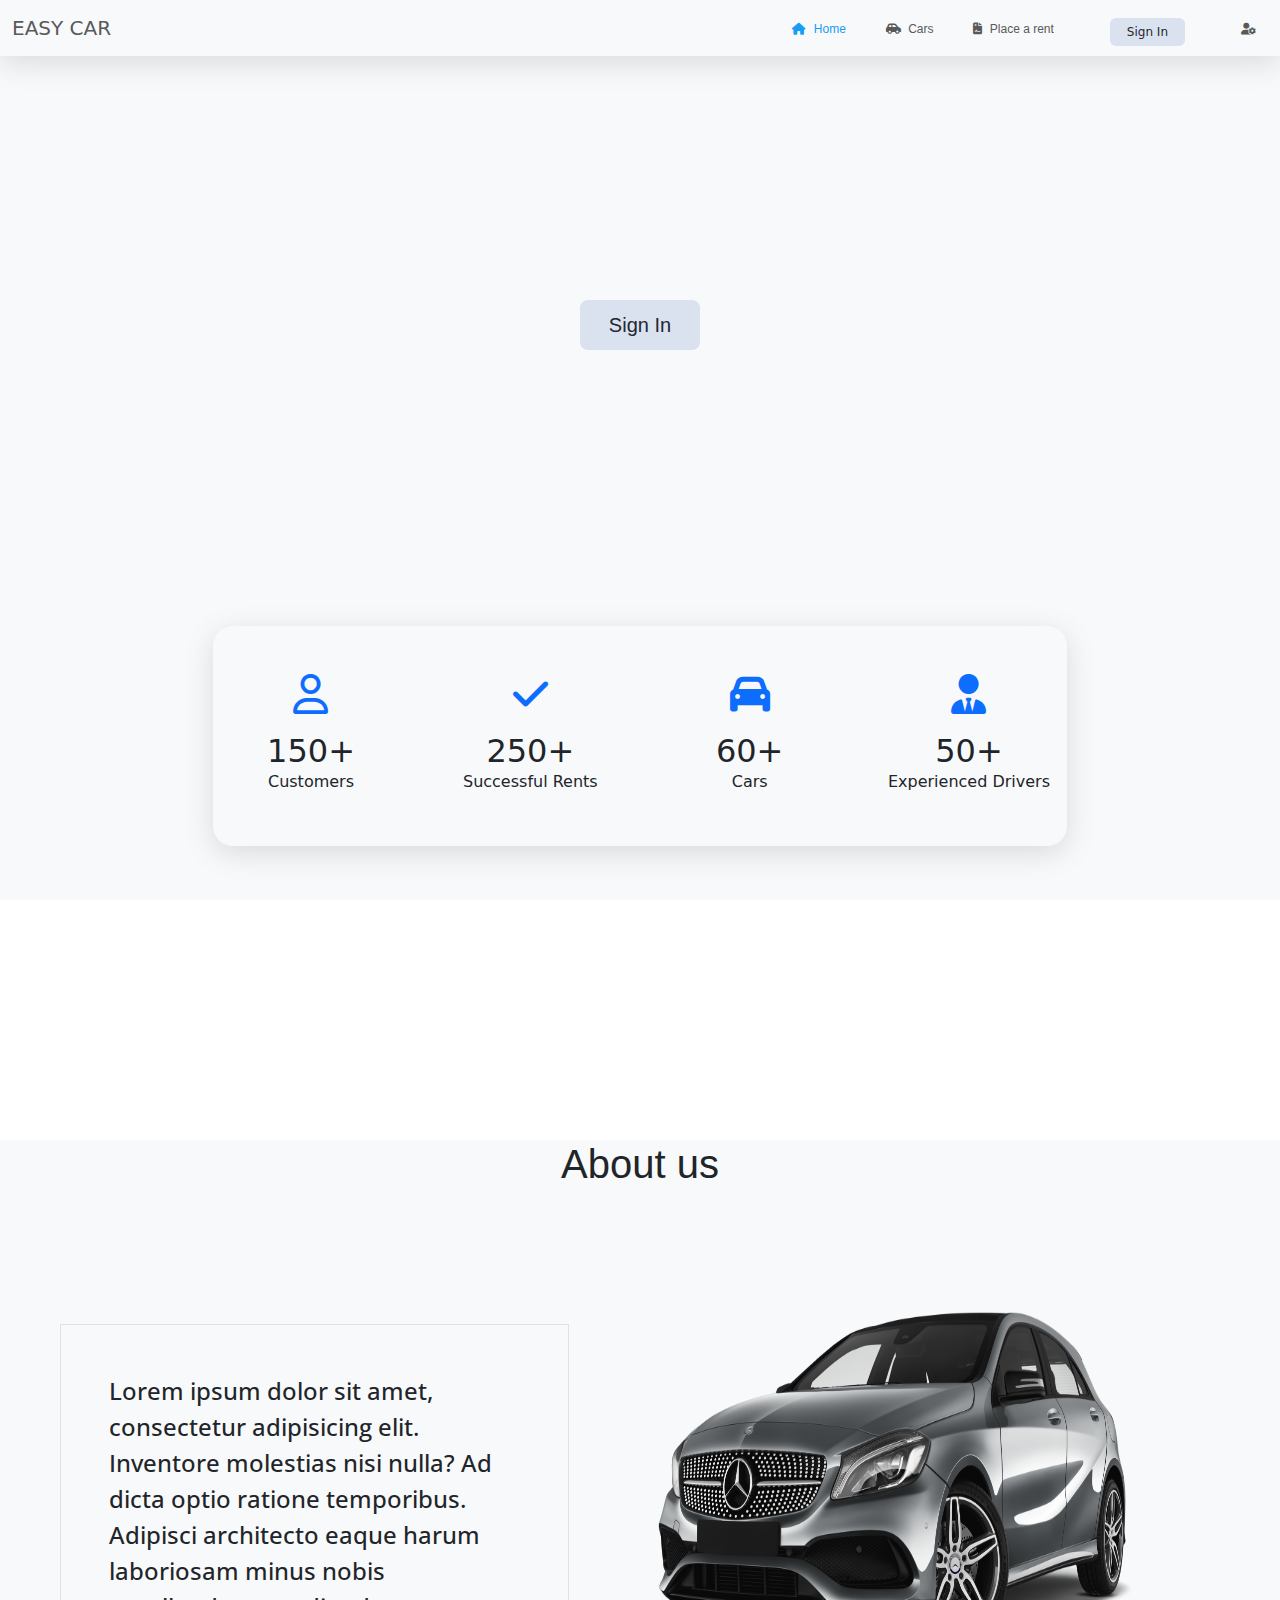
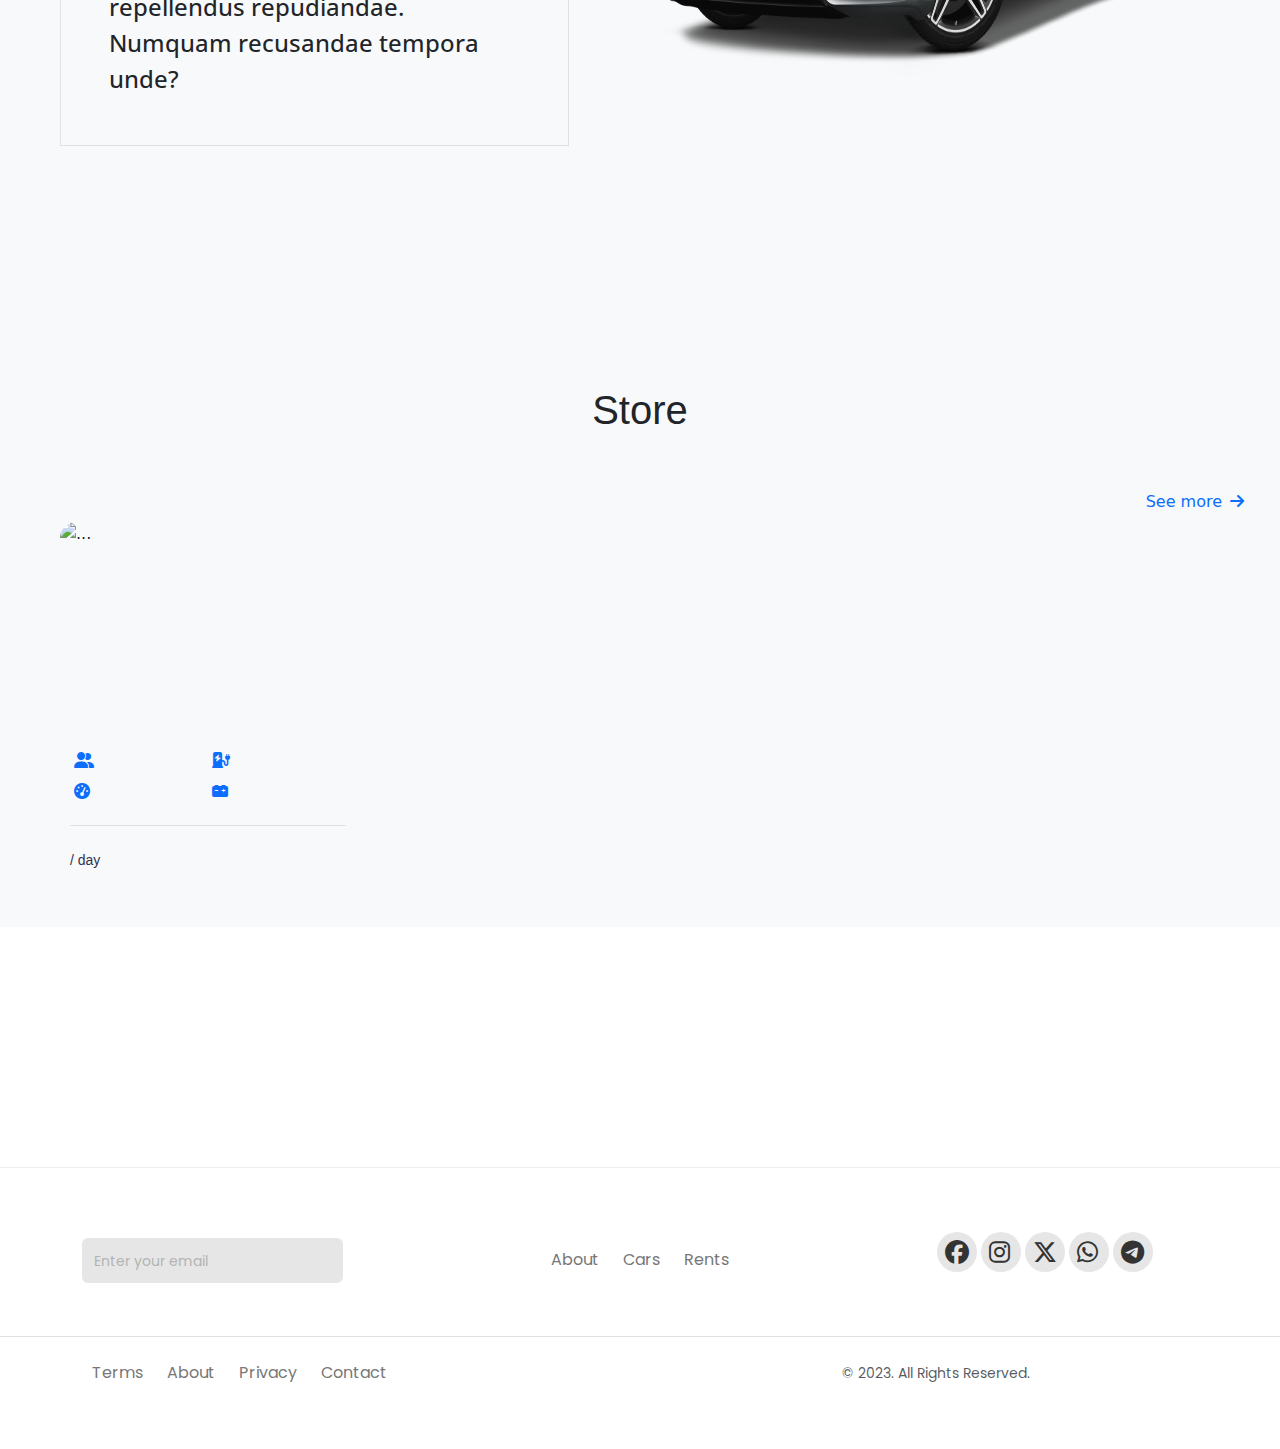
==== commit ac2d21a8: "Update index.html" ====
--- a/FrontEnd/index.html
+++ b/FrontEnd/index.html
@@ -166,8 +166,8 @@
     </section>-->
 </main>
 
-<main class="position-relative container-fluid vh-100"  style="background-color: #f8f9fa;">
-    <h1 style=" text-align: center;font-family: sans-serif;">About us</h1>
+<main class="position-relative container-fluid mb-5"  style="background-color: #f8f9fa; min-height: 100vh">
+    <h1 class="" style=" text-align: center; margin-top: 15rem; font-family: sans-serif;">About us</h1>
     <div class="row h-50 pt-5">
         <div class="col-5 ms-5">
             <div class="p-5 border fw-medium para fs-4 bg-light z-3 fw-lighter">
@@ -178,8 +178,41 @@
             <img class="h-100 w-100" src="assets/images/pngwing.com.png" alt="">
         </div>
     </div>
-
-    <div class="row h-50">
+    <h1 class="" style=" text-align: center; margin-top: 15rem; font-family: sans-serif;">Store</h1>
+    <div class="row h-50 mt-2 justify-content-start pt-5">
+        <div class="row justify-content-end">
+            <a href="" class="w-auto text-decoration-none" >See more<i class="ms-2 fa-solid fa-arrow-right"></i></a>
+        </div>
+
+        <div class="col-10 col-md-6 col-xl-3 m-5 mt-2">
+            <div class="car-2 box-shadow-3" style="background: #f8f9fa">
+                <img src="" class="d-block w-100 rounded-4" alt="..." style="height: 210px">
+                <div class="car__title">
+                    <h3 class="car__name carNameAnchor"></h3>
+                </div>
+                <ul class="car__list">
+                    <li>
+                        <i class="fa-solid fa-user-group text-primary me-2 ms-1"></i>
+                        <span></span>
+                    </li>
+                    <li>
+                        <i class="fa-solid fa-charging-station text-primary me-2 ms-1"></i>
+                        <span></span>
+                    </li>
+                    <li>
+                        <i class="fa-solid fa-gauge-high text-primary me-2 pe-1 ms-1"></i>
+                        <span></span>
+                    </li>
+                    <li>
+                        <i class="fa-solid fa-car-battery text-primary me-2 pe-1 ms-1"></i>
+                        <span></span>
+                    </li>
+                </ul>
+                <div class="car__footer">
+                    <span class="car__price"> <sub>/ day</sub></span>
+                </div>
+            </div>
+        </div>
 
     </div>
 
@@ -656,7 +689,7 @@
 </main>
 
 
-<footer class="footer">
+<footer class="footer" style="margin-top: 15rem;">
     <div class="border-bottom pb-5 mb-4">
         <div class="container">
             <div class="row align-items-center">
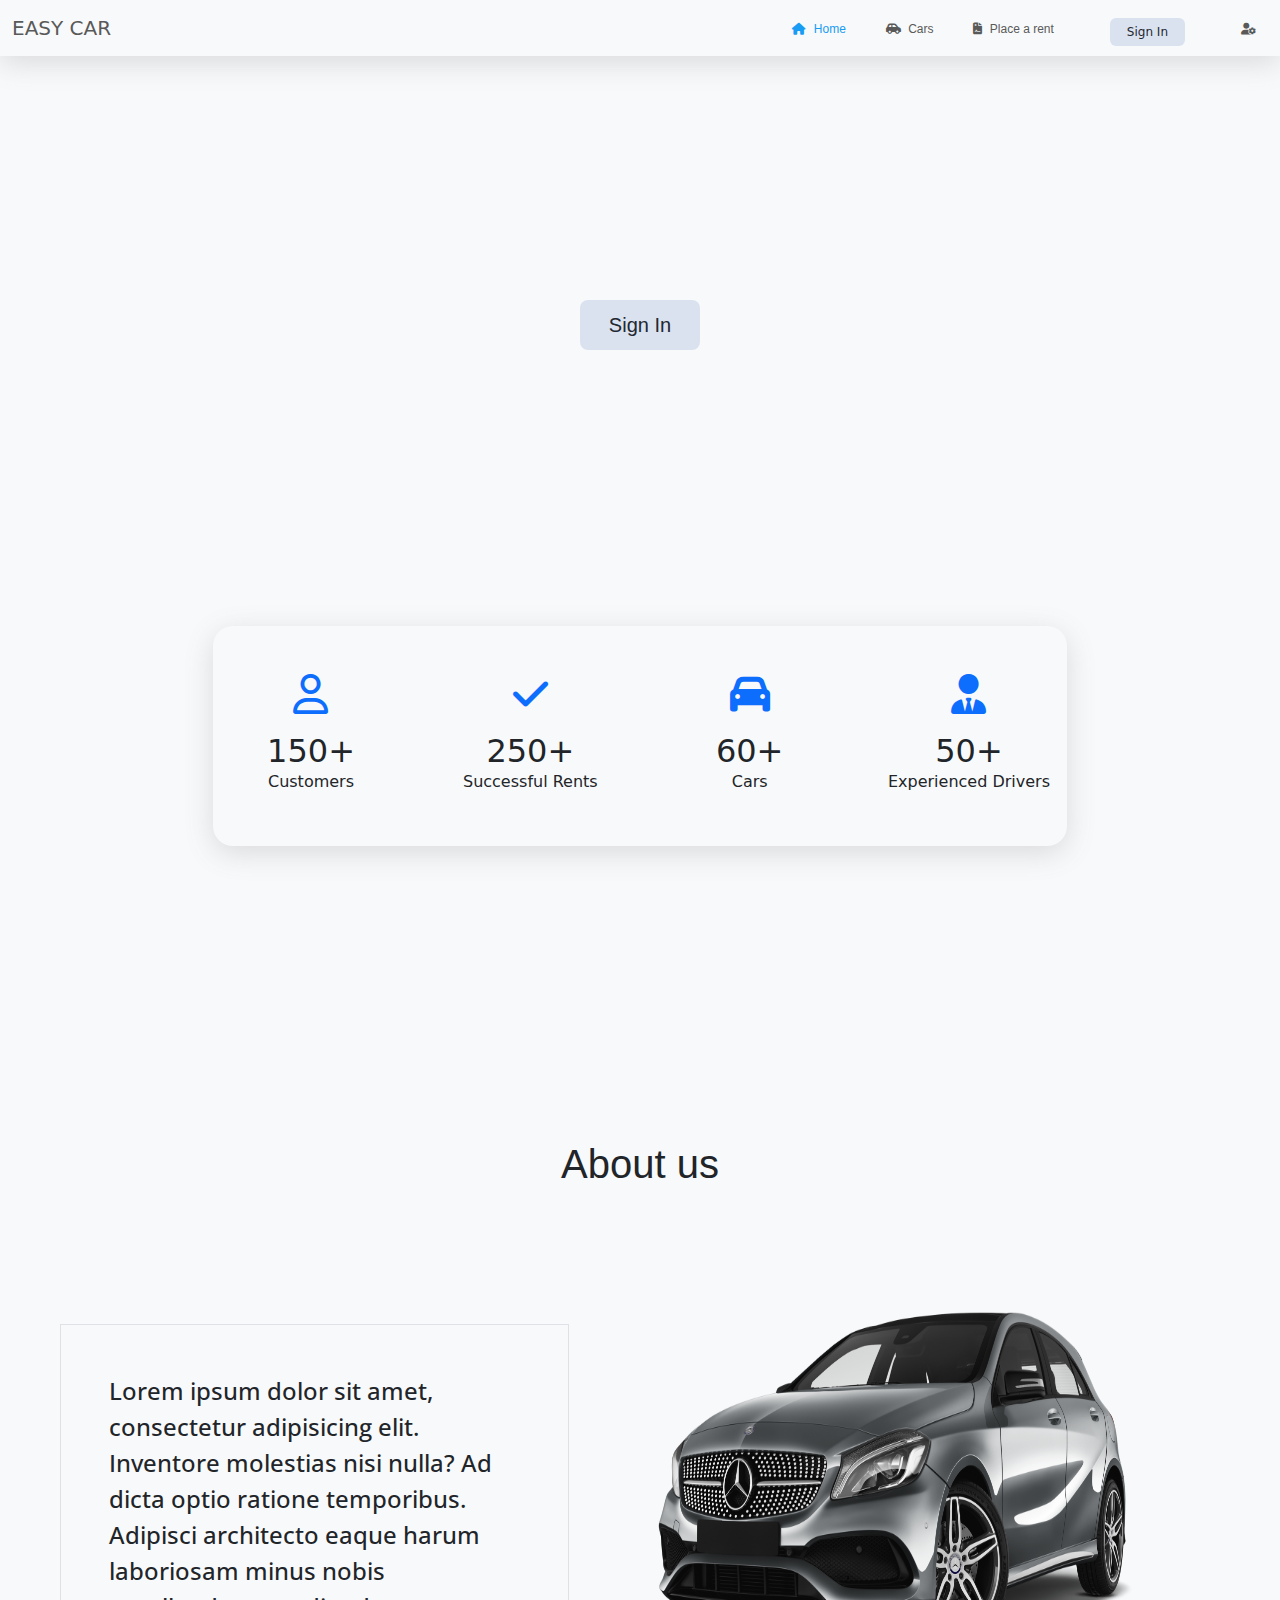
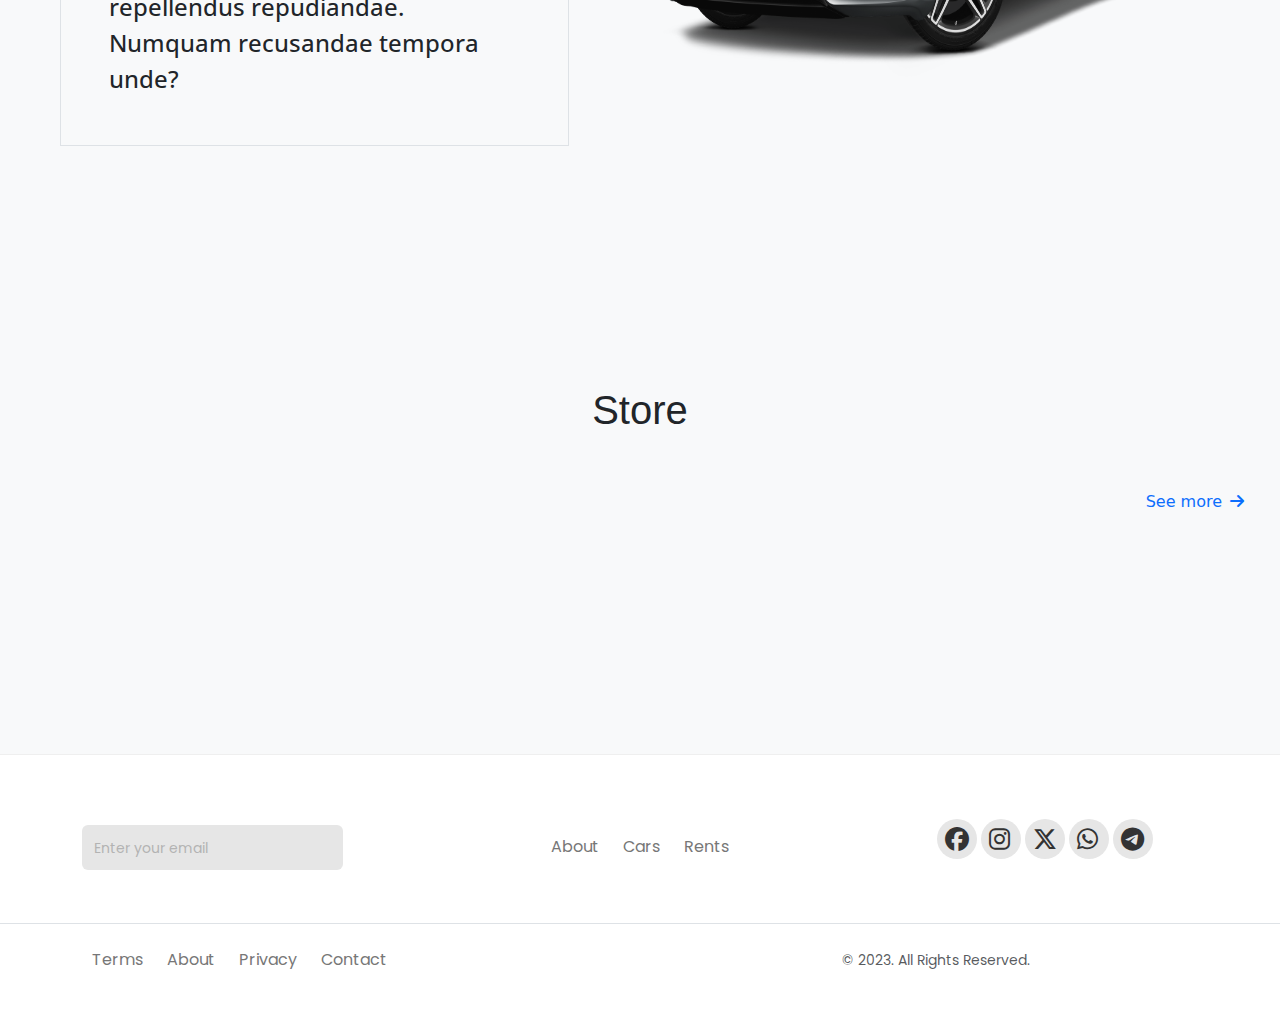
==== commit 3b4177ca: "Update index.html" ====
--- a/FrontEnd/index.html
+++ b/FrontEnd/index.html
@@ -166,7 +166,7 @@
     </section>-->
 </main>
 
-<main class="position-relative container-fluid mb-5"  style="background-color: #f8f9fa; min-height: 100vh">
+<main class="position-relative container-fluid mb-5" id="about" style="background-color: #f8f9fa; min-height: 100vh">
     <h1 class="" style=" text-align: center; margin-top: 15rem; font-family: sans-serif;">About us</h1>
     <div class="row h-50 pt-5">
         <div class="col-5 ms-5">
@@ -179,40 +179,12 @@
         </div>
     </div>
     <h1 class="" style=" text-align: center; margin-top: 15rem; font-family: sans-serif;">Store</h1>
-    <div class="row h-50 mt-2 justify-content-start pt-5">
+    <div class="row h-50 mt-2 justify-content-start pt-5" id="loadingCars">
         <div class="row justify-content-end">
-            <a href="" class="w-auto text-decoration-none" >See more<i class="ms-2 fa-solid fa-arrow-right"></i></a>
-        </div>
-
-        <div class="col-10 col-md-6 col-xl-3 m-5 mt-2">
-            <div class="car-2 box-shadow-3" style="background: #f8f9fa">
-                <img src="" class="d-block w-100 rounded-4" alt="..." style="height: 210px">
-                <div class="car__title">
-                    <h3 class="car__name carNameAnchor"></h3>
-                </div>
-                <ul class="car__list">
-                    <li>
-                        <i class="fa-solid fa-user-group text-primary me-2 ms-1"></i>
-                        <span></span>
-                    </li>
-                    <li>
-                        <i class="fa-solid fa-charging-station text-primary me-2 ms-1"></i>
-                        <span></span>
-                    </li>
-                    <li>
-                        <i class="fa-solid fa-gauge-high text-primary me-2 pe-1 ms-1"></i>
-                        <span></span>
-                    </li>
-                    <li>
-                        <i class="fa-solid fa-car-battery text-primary me-2 pe-1 ms-1"></i>
-                        <span></span>
-                    </li>
-                </ul>
-                <div class="car__footer">
-                    <span class="car__price"> <sub>/ day</sub></span>
-                </div>
-            </div>
-        </div>
+            <a href="#carViewFrame" id="carsSeeMore" class="w-auto text-decoration-none" >See more<i class="ms-2 fa-solid fa-arrow-right"></i></a>
+        </div>
+
+
 
     </div>
 
--- a/FrontEnd/assets/css/style.css
+++ b/FrontEnd/assets/css/style.css
@@ -16,6 +16,7 @@
 
 body{
     overflow-y: scroll;
+    background-color: #f8f9fa;
 }
 
 body::-webkit-scrollbar{
@@ -444,6 +445,15 @@
 }
 
 .box-shadow-2{
+    box-shadow: rgba(50, 50, 93, 0.25) 0px 2px 5px -1px, rgba(0, 0, 0, 0.3) 0px 1px 3px -1px;
+}
+.box-shadow-3{
+    box-shadow: rgba(99, 99, 99, 0.2) 0px 2px 8px 0px;
+}
+.box-shadow-4{
+    box-shadow: rgba(17, 12, 46, 0.15) 0px 48px 100px 0px;
+}
+.box-shadow-5{
     box-shadow: rgba(50, 50, 93, 0.25) 0px 2px 5px -1px, rgba(0, 0, 0, 0.3) 0px 1px 3px -1px;
 }
 
--- a/FrontEnd/assets/css/car.css
+++ b/FrontEnd/assets/css/car.css
@@ -10,6 +10,21 @@
     padding: 10px;
     background: linear-gradient(1turn, #f1f6fd 30%, #edf1f7);
     box-shadow: 3px 3px 9px rgba(164, 164, 186, 0.2);
+    border: 1px solid #fff;
+}
+
+.car-2 {
+    display: flex;
+    flex-direction: column;
+    justify-content: flex-start;
+    align-items: flex-start;
+    width: 100%;
+    border-radius: 20px;
+    position: relative;
+    margin-top: 20px;
+    padding: 10px;
+    background: linear-gradient(1turn, #f1f6fd 30%, #edf1f7);
+    /*box-shadow: 3px 3px 9px rgba(164, 164, 186, 0.2);*/
     border: 1px solid #fff;
 }
 
